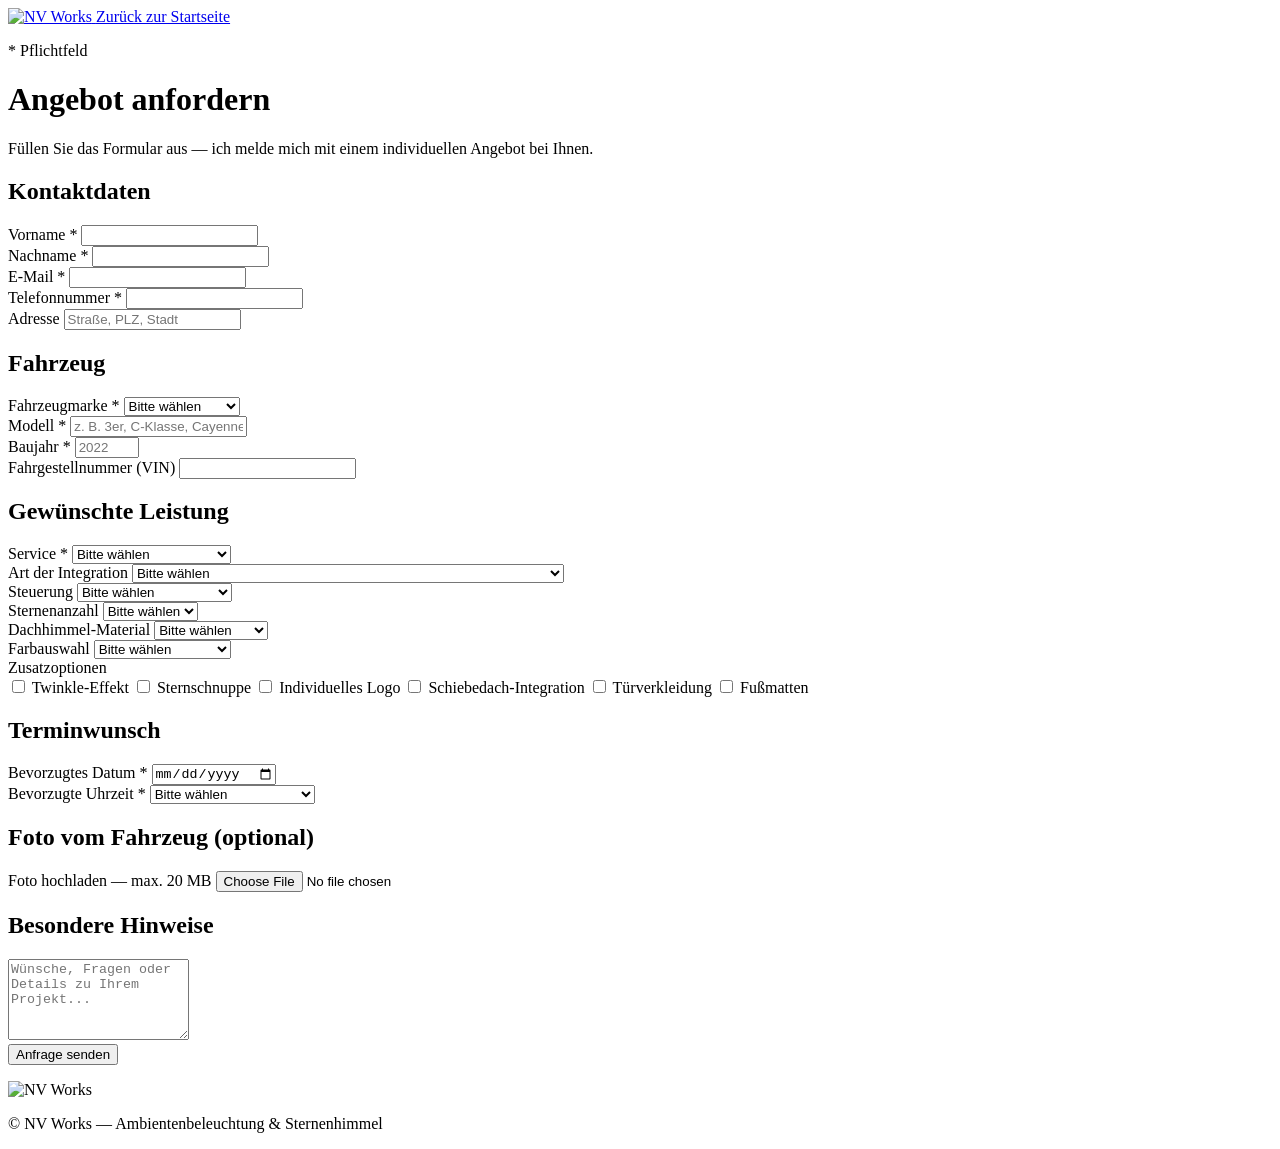
==== quote.html @ 0eeb60a1 "Add files via upload" ====
<!DOCTYPE html>
<html lang="de">
<head>
<meta charset="UTF-8">
<meta name="viewport" content="width=device-width, initial-scale=1.0">
<title>Angebot anfordern — NV Works</title>
<link rel="icon" href="images/nv-works-logo.jpeg">
<link rel="preconnect" href="https://fonts.googleapis.com">
<link rel="preconnect" href="https://fonts.gstatic.com" crossorigin>
<link href="https://fonts.googleapis.com/css2?family=Oswald:wght@400;500;600;700&family=Inter:wght@400;500;600;700&display=swap" rel="stylesheet">
<link rel="stylesheet" href="css/style.css">
</head>
<body>

<nav class="nav">
  <div class="nav-inner">
    <a href="index.html" class="brand">
      <img src="images/nv-works-logo.jpeg" alt="NV Works" class="brand-logo">
    </a>
    <a href="index.html" class="nav-cta ghost">Zurück zur Startseite</a>
  </div>
</nav>

<header class="form-hero">
  <p class="eyebrow">* Pflichtfeld</p>
  <h1>Angebot anfordern</h1>
  <p class="hero-sub">Füllen Sie das Formular aus — ich melde mich mit einem individuellen Angebot bei Ihnen.</p>
</header>

<main class="form-wrap">
  <!--
    HOW SUBMISSIONS REACH YOUR FRIEND:
    This form posts to Formspree (a free form-backend service), which
    emails every submission straight to your friend's inbox — no server
    needed. Replace YOUR_FORM_ID below with the ID Formspree gives you.
    Full setup steps are in README.md.
  -->
  <form id="quote-form" action="https://formspree.io/f/YOUR_FORM_ID" method="POST">

    <section class="form-section">
      <h2>Kontaktdaten</h2>

      <div class="field-row">
        <div class="field">
          <label for="first-name">Vorname *</label>
          <input type="text" id="first-name" name="Vorname" required>
        </div>
        <div class="field">
          <label for="last-name">Nachname *</label>
          <input type="text" id="last-name" name="Nachname" required>
        </div>
      </div>

      <div class="field-row">
        <div class="field">
          <label for="email">E-Mail *</label>
          <input type="email" id="email" name="E-Mail" required>
        </div>
        <div class="field">
          <label for="phone">Telefonnummer *</label>
          <input type="tel" id="phone" name="Telefon" required>
        </div>
      </div>

      <div class="field">
        <label for="address">Adresse</label>
        <input type="text" id="address" name="Adresse" placeholder="Straße, PLZ, Stadt">
      </div>
    </section>

    <section class="form-section">
      <h2>Fahrzeug</h2>

      <div class="field">
        <label for="brand">Fahrzeugmarke *</label>
        <select id="brand" name="Fahrzeugmarke" required>
          <option value="" disabled selected>Bitte wählen</option>
          <option>Acura</option><option>Aston Martin</option><option>Audi</option>
          <option>Bentley</option><option>BMW</option><option>Cadillac</option>
          <option>Chevrolet</option><option>Chrysler</option><option>Dodge</option>
          <option>Ferrari</option><option>Ford</option><option>GMC</option>
          <option>Jaguar</option><option>Jeep</option><option>Lamborghini</option>
          <option>Land Rover</option><option>Lexus</option><option>Maserati</option>
          <option>McLaren</option><option>Mercedes-Benz</option><option>Porsche</option>
          <option>Rolls-Royce</option><option>Tesla</option><option>Andere</option>
        </select>
      </div>

      <div class="field-row">
        <div class="field">
          <label for="model">Modell *</label>
          <input type="text" id="model" name="Modell" placeholder="z. B. 3er, C-Klasse, Cayenne" required>
        </div>
        <div class="field">
          <label for="year">Baujahr *</label>
          <input type="number" id="year" name="Baujahr" min="1970" max="2027" placeholder="2022" required>
        </div>
      </div>

      <div class="field">
        <label for="vin">Fahrgestellnummer (VIN)</label>
        <input type="text" id="vin" name="VIN">
      </div>
    </section>

    <section class="form-section">
      <h2>Gewünschte Leistung</h2>

      <div class="field">
        <label for="service">Service *</label>
        <select id="service" name="Service" required>
          <option value="" disabled selected>Bitte wählen</option>
          <option value="Ambientenbeleuchtung">Ambientenbeleuchtung</option>
          <option value="Sternenhimmel">Sternenhimmel</option>
          <option value="Beides">Beides</option>
        </select>
      </div>

      <!-- Ambient lighting options -->
      <div id="ambient-options" class="conditional-group hidden">
        <div class="field">
          <label for="ambient-type">Art der Integration</label>
          <select id="ambient-type" name="Ambiente – Integration">
            <option value="">Bitte wählen</option>
            <option>Originalgetreue OEM-Integration (BMW / Mercedes-Benz / Audi u. a.)</option>
            <option>Individuelles Nachrüstsystem</option>
            <option>Ich bin unsicher — bitte beraten</option>
          </select>
        </div>
        <div class="field">
          <label for="ambient-control">Steuerung</label>
          <select id="ambient-control" name="Ambiente – Steuerung">
            <option value="">Bitte wählen</option>
            <option>Smartphone-App</option>
            <option>Fahrzeugmenü (OEM)</option>
            <option>Keine Präferenz</option>
          </select>
        </div>
      </div>

      <!-- Star headliner options -->
      <div id="star-options" class="conditional-group hidden">
        <div class="field">
          <label for="star-count">Sternenanzahl</label>
          <select id="star-count" name="Sternenhimmel – Sternenanzahl">
            <option value="">Bitte wählen</option>
            <option>400 Sterne</option><option>600 Sterne</option>
            <option>800 Sterne</option><option>1200 Sterne</option>
            <option>1600 Sterne</option><option>2000 Sterne</option>
          </select>
        </div>
        <div class="field">
          <label for="headliner-material">Dachhimmel-Material</label>
          <select id="headliner-material" name="Sternenhimmel – Material">
            <option value="">Bitte wählen</option>
            <option>Original (Stock)</option><option>Vinyl</option>
            <option>Alcantara</option><option>Ultrasuede</option>
          </select>
        </div>
        <div class="field">
          <label for="star-color">Farbauswahl</label>
          <select id="star-color" name="Sternenhimmel – Farbe">
            <option value="">Bitte wählen</option>
            <option>Nur Weiß</option><option>RGBW (16 Farben)</option>
          </select>
        </div>
        <div class="field">
          <label>Zusatzoptionen</label>
          <div class="checkbox-grid">
            <label class="checkbox"><input type="checkbox" name="Zusatzoptionen" value="Twinkle-Effekt"> Twinkle-Effekt</label>
            <label class="checkbox"><input type="checkbox" name="Zusatzoptionen" value="Sternschnuppe"> Sternschnuppe</label>
            <label class="checkbox"><input type="checkbox" name="Zusatzoptionen" value="Individuelles Logo"> Individuelles Logo</label>
            <label class="checkbox"><input type="checkbox" name="Zusatzoptionen" value="Schiebedach"> Schiebedach-Integration</label>
            <label class="checkbox"><input type="checkbox" name="Zusatzoptionen" value="Türverkleidung"> Türverkleidung</label>
            <label class="checkbox"><input type="checkbox" name="Zusatzoptionen" value="Fußmatten"> Fußmatten</label>
          </div>
        </div>
      </div>
    </section>

    <section class="form-section">
      <h2>Terminwunsch</h2>
      <div class="field-row">
        <div class="field">
          <label for="preferred-date">Bevorzugtes Datum *</label>
          <input type="date" id="preferred-date" name="Bevorzugtes Datum" required>
        </div>
        <div class="field">
          <label for="preferred-time">Bevorzugte Uhrzeit *</label>
          <select id="preferred-time" name="Bevorzugte Uhrzeit" required>
            <option value="" disabled selected>Bitte wählen</option>
            <option>Vormittag (9–12 Uhr)</option>
            <option>Mittag (12–15 Uhr)</option>
            <option>Nachmittag (15–18 Uhr)</option>
            <option>Nach Absprache</option>
          </select>
        </div>
      </div>
    </section>

    <section class="form-section">
      <h2>Foto vom Fahrzeug (optional)</h2>
      <div class="field">
        <label for="photo">Foto hochladen — max. 20 MB</label>
        <input type="file" id="photo" name="Fahrzeugfoto" accept="image/*">
      </div>
    </section>

    <section class="form-section">
      <h2>Besondere Hinweise</h2>
      <div class="field">
        <textarea id="notes" name="Besondere Hinweise" rows="5" placeholder="Wünsche, Fragen oder Details zu Ihrem Projekt..."></textarea>
      </div>
    </section>

    <button type="submit" class="btn-primary btn-submit">Anfrage senden</button>
    <p id="form-status" class="form-status"></p>
  </form>
</main>

<footer class="footer">
  <img src="images/nv-works-logo.jpeg" alt="NV Works" class="footer-logo">
  <p>© <span id="year"></span> NV Works — Ambientenbeleuchtung &amp; Sternenhimmel</p>
</footer>

<script src="js/script.js"></script>
</body>
</html>
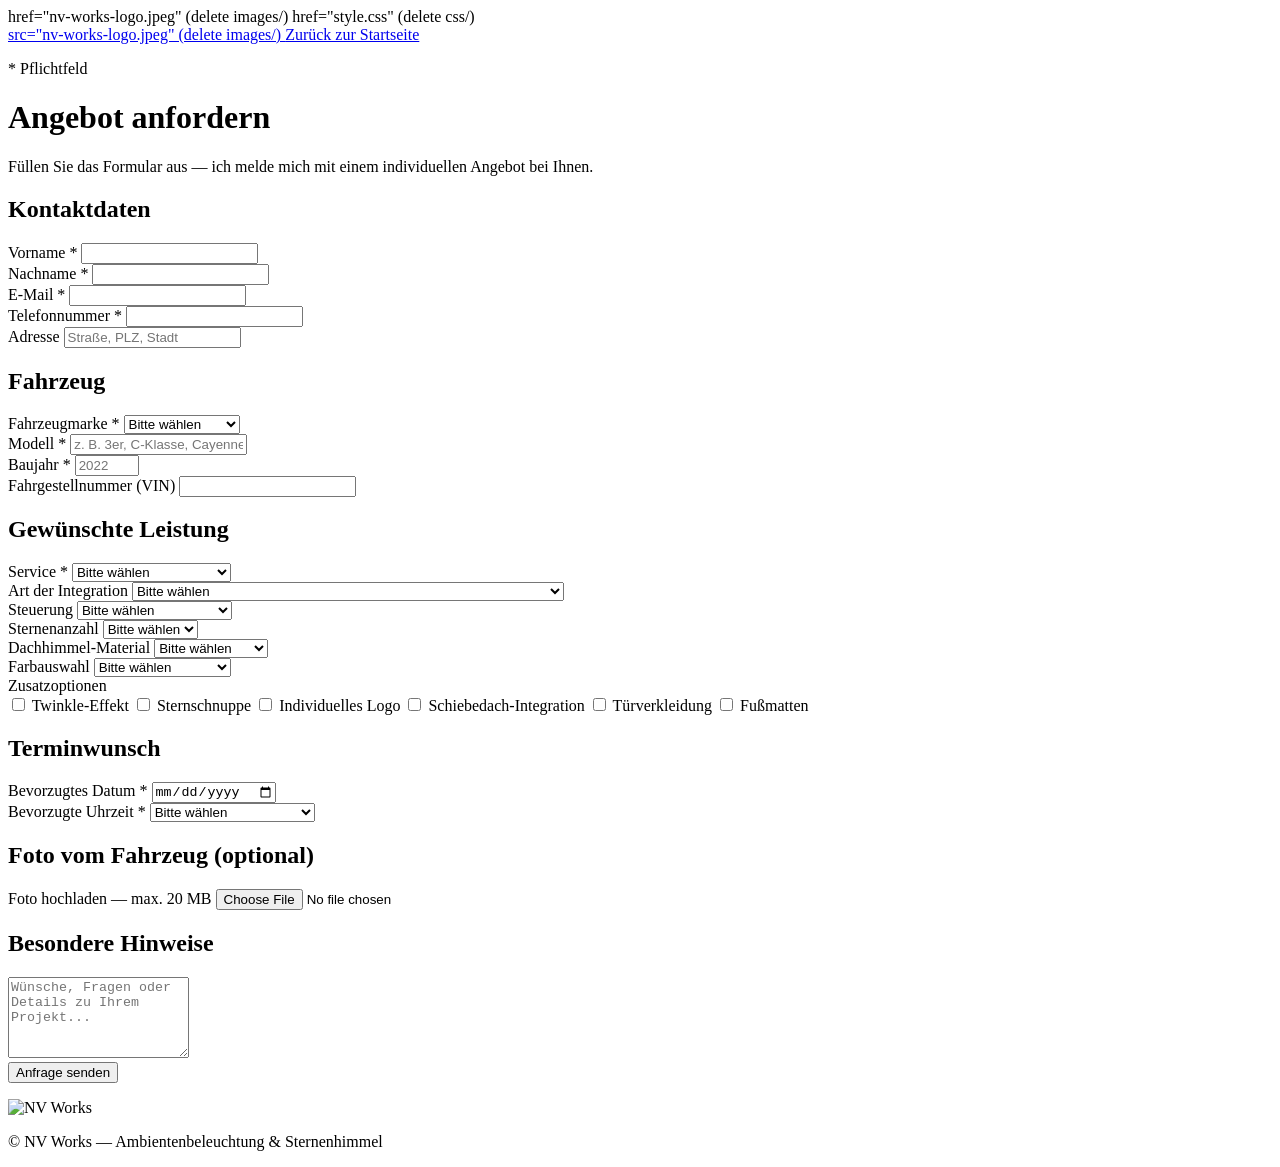
==== commit 4acce9f2: "Refactor file paths in quote.html Updated file paths to remove 'images/' and 'css/' prefixes." ====
--- a/quote.html
+++ b/quote.html
@@ -4,18 +4,18 @@
 <meta charset="UTF-8">
 <meta name="viewport" content="width=device-width, initial-scale=1.0">
 <title>Angebot anfordern — NV Works</title>
-<link rel="icon" href="images/nv-works-logo.jpeg">
+href="nv-works-logo.jpeg" (delete images/)
 <link rel="preconnect" href="https://fonts.googleapis.com">
 <link rel="preconnect" href="https://fonts.gstatic.com" crossorigin>
 <link href="https://fonts.googleapis.com/css2?family=Oswald:wght@400;500;600;700&family=Inter:wght@400;500;600;700&display=swap" rel="stylesheet">
-<link rel="stylesheet" href="css/style.css">
+href="style.css" (delete css/)
 </head>
 <body>
 
 <nav class="nav">
   <div class="nav-inner">
     <a href="index.html" class="brand">
-      <img src="images/nv-works-logo.jpeg" alt="NV Works" class="brand-logo">
+      src="nv-works-logo.jpeg" (delete images/)
     </a>
     <a href="index.html" class="nav-cta ghost">Zurück zur Startseite</a>
   </div>
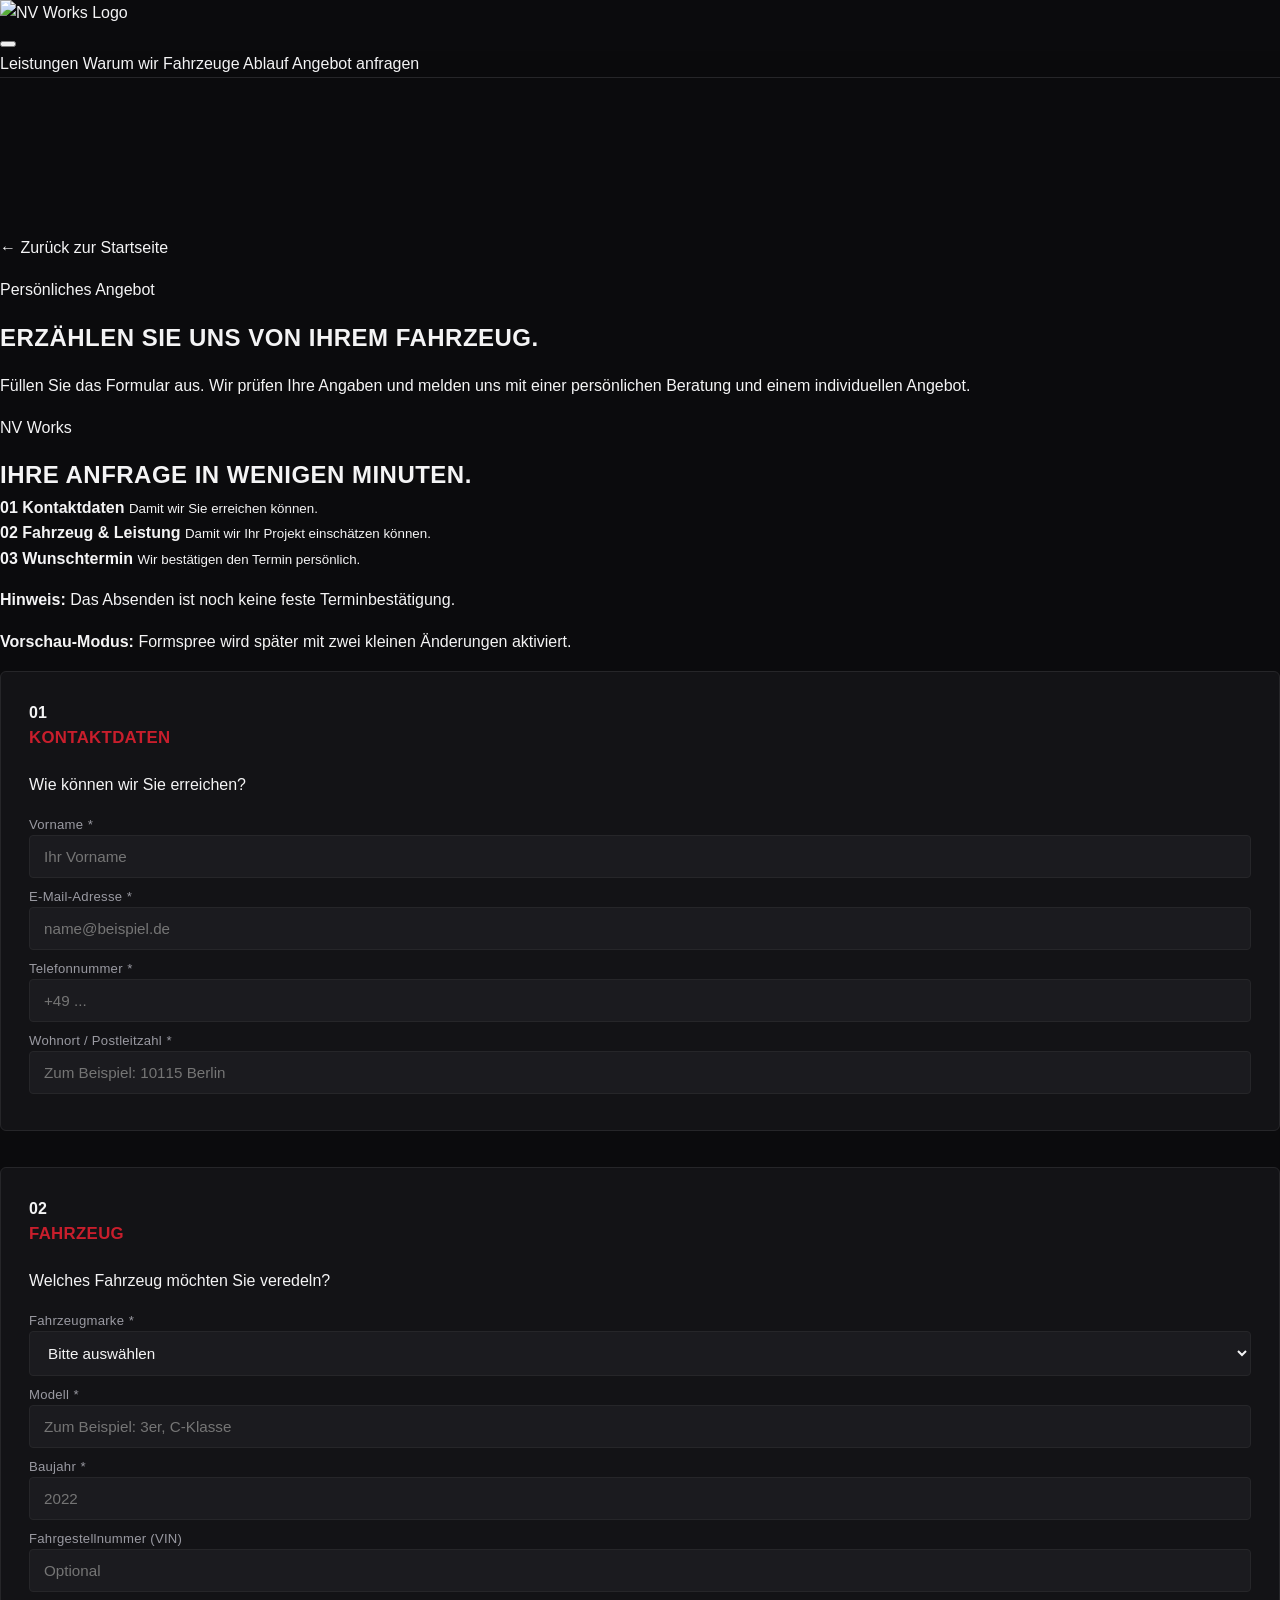
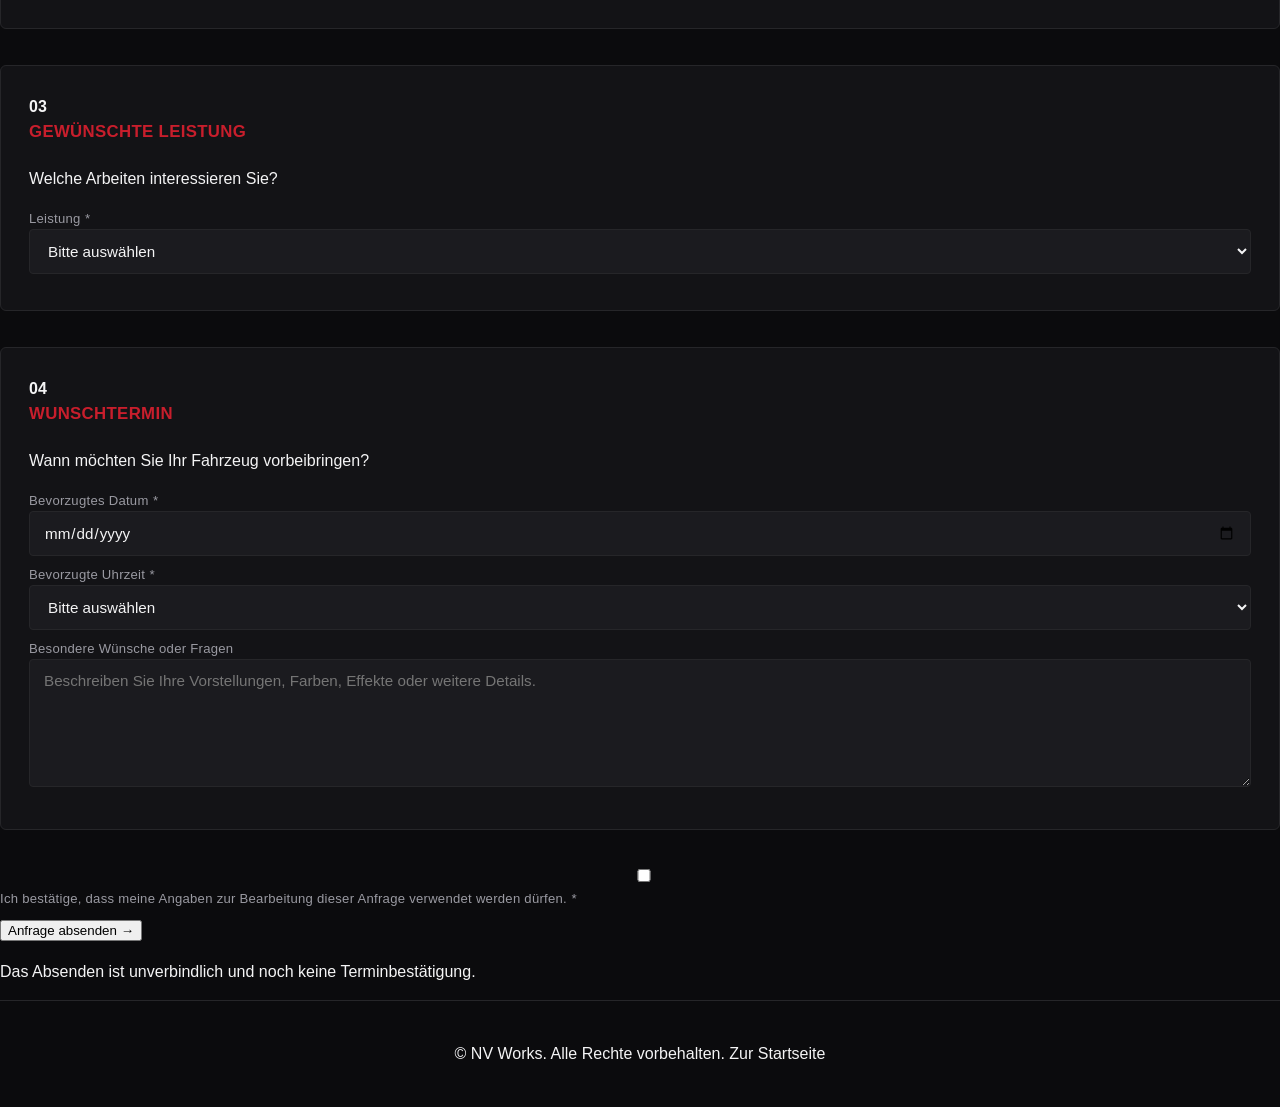
==== commit 856a0d44: "Revise quote.html for improved structure and metadata Updated the quote request form with new metada" ====
--- a/quote.html
+++ b/quote.html
@@ -1,228 +1,568 @@
 <!DOCTYPE html>
 <html lang="de">
 <head>
-<meta charset="UTF-8">
-<meta name="viewport" content="width=device-width, initial-scale=1.0">
-<title>Angebot anfordern — NV Works</title>
-href="nv-works-logo.jpeg" (delete images/)
-<link rel="preconnect" href="https://fonts.googleapis.com">
-<link rel="preconnect" href="https://fonts.gstatic.com" crossorigin>
-<link href="https://fonts.googleapis.com/css2?family=Oswald:wght@400;500;600;700&family=Inter:wght@400;500;600;700&display=swap" rel="stylesheet">
-href="style.css" (delete css/)
+  <meta charset="UTF-8">
+  <meta name="viewport" content="width=device-width, initial-scale=1.0">
+  <meta name="description" content="Individuelles Angebot von NV Works anfragen.">
+  <meta name="theme-color" content="#080808">
+  <title>Angebot anfragen | NV Works</title>
+
+  <link rel="icon" href="nv-works-logo.png" type="image/png">
+  <link rel="stylesheet" href="style.css">
+  <script src="script.js" defer></script>
 </head>
-<body>
-
-<nav class="nav">
-  <div class="nav-inner">
-    <a href="index.html" class="brand">
-      src="nv-works-logo.jpeg" (delete images/)
-    </a>
-    <a href="index.html" class="nav-cta ghost">Zurück zur Startseite</a>
-  </div>
-</nav>
-
-<header class="form-hero">
-  <p class="eyebrow">* Pflichtfeld</p>
-  <h1>Angebot anfordern</h1>
-  <p class="hero-sub">Füllen Sie das Formular aus — ich melde mich mit einem individuellen Angebot bei Ihnen.</p>
-</header>
-
-<main class="form-wrap">
-  <!--
-    HOW SUBMISSIONS REACH YOUR FRIEND:
-    This form posts to Formspree (a free form-backend service), which
-    emails every submission straight to your friend's inbox — no server
-    needed. Replace YOUR_FORM_ID below with the ID Formspree gives you.
-    Full setup steps are in README.md.
-  -->
-  <form id="quote-form" action="https://formspree.io/f/YOUR_FORM_ID" method="POST">
-
-    <section class="form-section">
-      <h2>Kontaktdaten</h2>
-
-      <div class="field-row">
-        <div class="field">
-          <label for="first-name">Vorname *</label>
-          <input type="text" id="first-name" name="Vorname" required>
-        </div>
-        <div class="field">
-          <label for="last-name">Nachname *</label>
-          <input type="text" id="last-name" name="Nachname" required>
-        </div>
-      </div>
-
-      <div class="field-row">
-        <div class="field">
-          <label for="email">E-Mail *</label>
-          <input type="email" id="email" name="E-Mail" required>
-        </div>
-        <div class="field">
-          <label for="phone">Telefonnummer *</label>
-          <input type="tel" id="phone" name="Telefon" required>
-        </div>
-      </div>
-
-      <div class="field">
-        <label for="address">Adresse</label>
-        <input type="text" id="address" name="Adresse" placeholder="Straße, PLZ, Stadt">
+
+<body class="quote-page">
+  <header class="header">
+    <div class="container nav-wrap">
+      <a class="logo" href="index.html">
+        <img src="nv-works-logo.png" alt="NV Works Logo">
+      </a>
+
+      <button class="menu-btn" aria-label="Menü öffnen" aria-expanded="false">
+        <span></span>
+        <span></span>
+        <span></span>
+      </button>
+
+      <nav class="nav">
+        <a href="index.html#services">Leistungen</a>
+        <a href="index.html#benefits">Warum wir</a>
+        <a href="index.html#brands">Fahrzeuge</a>
+        <a href="index.html#process">Ablauf</a>
+        <a class="nav-button" href="quote.html">Angebot anfragen</a>
+      </nav>
+    </div>
+  </header>
+
+  <main>
+    <section class="quote-hero">
+      <canvas class="stars" aria-hidden="true"></canvas>
+
+      <div class="container reveal">
+        <a class="back" href="index.html">
+          ← Zurück zur Startseite
+        </a>
+
+        <p class="kicker">Persönliches Angebot</p>
+
+        <h1>Erzählen Sie uns von Ihrem Fahrzeug.</h1>
+
+        <p>
+          Füllen Sie das Formular aus. Wir prüfen Ihre Angaben und melden uns
+          mit einer persönlichen Beratung und einem individuellen Angebot.
+        </p>
       </div>
     </section>
 
-    <section class="form-section">
-      <h2>Fahrzeug</h2>
-
-      <div class="field">
-        <label for="brand">Fahrzeugmarke *</label>
-        <select id="brand" name="Fahrzeugmarke" required>
-          <option value="" disabled selected>Bitte wählen</option>
-          <option>Acura</option><option>Aston Martin</option><option>Audi</option>
-          <option>Bentley</option><option>BMW</option><option>Cadillac</option>
-          <option>Chevrolet</option><option>Chrysler</option><option>Dodge</option>
-          <option>Ferrari</option><option>Ford</option><option>GMC</option>
-          <option>Jaguar</option><option>Jeep</option><option>Lamborghini</option>
-          <option>Land Rover</option><option>Lexus</option><option>Maserati</option>
-          <option>McLaren</option><option>Mercedes-Benz</option><option>Porsche</option>
-          <option>Rolls-Royce</option><option>Tesla</option><option>Andere</option>
-        </select>
-      </div>
-
-      <div class="field-row">
-        <div class="field">
-          <label for="model">Modell *</label>
-          <input type="text" id="model" name="Modell" placeholder="z. B. 3er, C-Klasse, Cayenne" required>
-        </div>
-        <div class="field">
-          <label for="year">Baujahr *</label>
-          <input type="number" id="year" name="Baujahr" min="1970" max="2027" placeholder="2022" required>
-        </div>
-      </div>
-
-      <div class="field">
-        <label for="vin">Fahrgestellnummer (VIN)</label>
-        <input type="text" id="vin" name="VIN">
-      </div>
-    </section>
-
-    <section class="form-section">
-      <h2>Gewünschte Leistung</h2>
-
-      <div class="field">
-        <label for="service">Service *</label>
-        <select id="service" name="Service" required>
-          <option value="" disabled selected>Bitte wählen</option>
-          <option value="Ambientenbeleuchtung">Ambientenbeleuchtung</option>
-          <option value="Sternenhimmel">Sternenhimmel</option>
-          <option value="Beides">Beides</option>
-        </select>
-      </div>
-
-      <!-- Ambient lighting options -->
-      <div id="ambient-options" class="conditional-group hidden">
-        <div class="field">
-          <label for="ambient-type">Art der Integration</label>
-          <select id="ambient-type" name="Ambiente – Integration">
-            <option value="">Bitte wählen</option>
-            <option>Originalgetreue OEM-Integration (BMW / Mercedes-Benz / Audi u. a.)</option>
-            <option>Individuelles Nachrüstsystem</option>
-            <option>Ich bin unsicher — bitte beraten</option>
-          </select>
-        </div>
-        <div class="field">
-          <label for="ambient-control">Steuerung</label>
-          <select id="ambient-control" name="Ambiente – Steuerung">
-            <option value="">Bitte wählen</option>
-            <option>Smartphone-App</option>
-            <option>Fahrzeugmenü (OEM)</option>
-            <option>Keine Präferenz</option>
-          </select>
-        </div>
-      </div>
-
-      <!-- Star headliner options -->
-      <div id="star-options" class="conditional-group hidden">
-        <div class="field">
-          <label for="star-count">Sternenanzahl</label>
-          <select id="star-count" name="Sternenhimmel – Sternenanzahl">
-            <option value="">Bitte wählen</option>
-            <option>400 Sterne</option><option>600 Sterne</option>
-            <option>800 Sterne</option><option>1200 Sterne</option>
-            <option>1600 Sterne</option><option>2000 Sterne</option>
-          </select>
-        </div>
-        <div class="field">
-          <label for="headliner-material">Dachhimmel-Material</label>
-          <select id="headliner-material" name="Sternenhimmel – Material">
-            <option value="">Bitte wählen</option>
-            <option>Original (Stock)</option><option>Vinyl</option>
-            <option>Alcantara</option><option>Ultrasuede</option>
-          </select>
-        </div>
-        <div class="field">
-          <label for="star-color">Farbauswahl</label>
-          <select id="star-color" name="Sternenhimmel – Farbe">
-            <option value="">Bitte wählen</option>
-            <option>Nur Weiß</option><option>RGBW (16 Farben)</option>
-          </select>
-        </div>
-        <div class="field">
-          <label>Zusatzoptionen</label>
-          <div class="checkbox-grid">
-            <label class="checkbox"><input type="checkbox" name="Zusatzoptionen" value="Twinkle-Effekt"> Twinkle-Effekt</label>
-            <label class="checkbox"><input type="checkbox" name="Zusatzoptionen" value="Sternschnuppe"> Sternschnuppe</label>
-            <label class="checkbox"><input type="checkbox" name="Zusatzoptionen" value="Individuelles Logo"> Individuelles Logo</label>
-            <label class="checkbox"><input type="checkbox" name="Zusatzoptionen" value="Schiebedach"> Schiebedach-Integration</label>
-            <label class="checkbox"><input type="checkbox" name="Zusatzoptionen" value="Türverkleidung"> Türverkleidung</label>
-            <label class="checkbox"><input type="checkbox" name="Zusatzoptionen" value="Fußmatten"> Fußmatten</label>
+    <section class="form-area">
+      <div class="container form-layout">
+        <aside class="form-aside reveal">
+          <p class="kicker">NV Works</p>
+
+          <h2>Ihre Anfrage in wenigen Minuten.</h2>
+
+          <div>
+            <b>01</b>
+
+            <span>
+              <strong>Kontaktdaten</strong>
+              <small>Damit wir Sie erreichen können.</small>
+            </span>
           </div>
+
+          <div>
+            <b>02</b>
+
+            <span>
+              <strong>Fahrzeug & Leistung</strong>
+              <small>Damit wir Ihr Projekt einschätzen können.</small>
+            </span>
+          </div>
+
+          <div>
+            <b>03</b>
+
+            <span>
+              <strong>Wunschtermin</strong>
+              <small>Wir bestätigen den Termin persönlich.</small>
+            </span>
+          </div>
+
+          <p class="aside-note">
+            <strong>Hinweis:</strong>
+            Das Absenden ist noch keine feste Terminbestätigung.
+          </p>
+        </aside>
+
+        <div class="form-box reveal">
+          <p class="preview">
+            <b>Vorschau-Modus:</b>
+            Formspree wird später mit zwei kleinen Änderungen aktiviert.
+          </p>
+
+          <!--
+            FORMSPREE SPÄTER AKTIVIEREN:
+
+            action="#" ersetzen durch:
+            action="https://formspree.io/f/DEINE_FORM_ID"
+
+            data-mode="preview" ersetzen durch:
+            data-mode="live"
+          -->
+
+          <form
+            id="quoteForm"
+            action="#"
+            method="POST"
+            data-mode="preview"
+          >
+            <input
+              type="hidden"
+              name="_subject"
+              value="Neue NV Works Kundenanfrage"
+            >
+
+            <section class="form-section">
+              <div class="form-title">
+                <b>01</b>
+
+                <span>
+                  <h2>Kontaktdaten</h2>
+                  <p>Wie können wir Sie erreichen?</p>
+                </span>
+              </div>
+
+              <div class="fields">
+                <label class="full">
+                  Vorname <em>*</em>
+
+                  <input
+                    name="Vorname"
+                    type="text"
+                    autocomplete="given-name"
+                    placeholder="Ihr Vorname"
+                    required
+                  >
+                </label>
+
+                <label>
+                  E-Mail-Adresse <em>*</em>
+
+                  <input
+                    name="E-Mail"
+                    type="email"
+                    autocomplete="email"
+                    placeholder="name@beispiel.de"
+                    required
+                  >
+                </label>
+
+                <label>
+                  Telefonnummer <em>*</em>
+
+                  <input
+                    name="Telefon"
+                    type="tel"
+                    autocomplete="tel"
+                    placeholder="+49 ..."
+                    required
+                  >
+                </label>
+
+                <label class="full">
+                  Wohnort / Postleitzahl <em>*</em>
+
+                  <input
+                    name="Wohnort / Postleitzahl"
+                    type="text"
+                    placeholder="Zum Beispiel: 10115 Berlin"
+                    required
+                  >
+                </label>
+              </div>
+            </section>
+
+            <section class="form-section">
+              <div class="form-title">
+                <b>02</b>
+
+                <span>
+                  <h2>Fahrzeug</h2>
+                  <p>Welches Fahrzeug möchten Sie veredeln?</p>
+                </span>
+              </div>
+
+              <div class="fields">
+                <label>
+                  Fahrzeugmarke <em>*</em>
+
+                  <select name="Fahrzeugmarke" required>
+                    <option value="">Bitte auswählen</option>
+                    <option>Acura</option>
+                    <option>Aston Martin</option>
+                    <option>Audi</option>
+                    <option>Bentley</option>
+                    <option>BMW</option>
+                    <option>Cadillac</option>
+                    <option>Chevrolet</option>
+                    <option>Chrysler</option>
+                    <option>Dodge</option>
+                    <option>Ferrari</option>
+                    <option>Ford</option>
+                    <option>GMC</option>
+                    <option>Jaguar</option>
+                    <option>Jeep</option>
+                    <option>Lamborghini</option>
+                    <option>Land Rover</option>
+                    <option>Lexus</option>
+                    <option>Maserati</option>
+                    <option>McLaren</option>
+                    <option>Mercedes-Benz</option>
+                    <option>Porsche</option>
+                    <option>Rolls-Royce</option>
+                    <option>Tesla</option>
+                    <option>Andere</option>
+                  </select>
+                </label>
+
+                <label>
+                  Modell <em>*</em>
+
+                  <input
+                    name="Modell"
+                    type="text"
+                    placeholder="Zum Beispiel: 3er, C-Klasse"
+                    required
+                  >
+                </label>
+
+                <label>
+                  Baujahr <em>*</em>
+
+                  <input
+                    name="Baujahr"
+                    type="number"
+                    min="1980"
+                    max="2030"
+                    placeholder="2022"
+                    required
+                  >
+                </label>
+
+                <label>
+                  Fahrgestellnummer (VIN)
+
+                  <input
+                    name="VIN"
+                    type="text"
+                    maxlength="17"
+                    placeholder="Optional"
+                  >
+                </label>
+              </div>
+            </section>
+
+            <section class="form-section">
+              <div class="form-title">
+                <b>03</b>
+
+                <span>
+                  <h2>Gewünschte Leistung</h2>
+                  <p>Welche Arbeiten interessieren Sie?</p>
+                </span>
+              </div>
+
+              <div class="fields">
+                <label class="full">
+                  Leistung <em>*</em>
+
+                  <select id="service" name="Leistung" required>
+                    <option value="">Bitte auswählen</option>
+                    <option value="ambient">Ambientebeleuchtung</option>
+                    <option value="starlight">Sternenhimmel</option>
+
+                    <option value="both">
+                      Ambientebeleuchtung & Sternenhimmel
+                    </option>
+
+                    <option value="consultation">
+                      Persönliche Beratung
+                    </option>
+                  </select>
+                </label>
+              </div>
+
+              <div class="options-panel" data-panel="ambient" hidden>
+                <h3>Ambientebeleuchtung</h3>
+
+                <div class="fields">
+                  <label>
+                    Steuerung
+
+                    <select name="Ambientebeleuchtung – Steuerung">
+                      <option value="">Bitte auswählen</option>
+                      <option>Smartphone / App</option>
+                      <option>Fahrzeugmenü / OEM-Integration</option>
+                      <option>Fernbedienung</option>
+                      <option>Beratung gewünscht</option>
+                    </select>
+                  </label>
+
+                  <label>
+                    Farbwunsch
+
+                    <select name="Ambientebeleuchtung – Farbe">
+                      <option value="">Bitte auswählen</option>
+                      <option>Mehrfarbig / RGB</option>
+                      <option>Einzelfarbe</option>
+                      <option>OEM-Farbpalette</option>
+                      <option>Noch offen</option>
+                    </select>
+                  </label>
+                </div>
+
+                <fieldset>
+                  <legend>Gewünschte Bereiche</legend>
+
+                  <div class="checks">
+                    <label>
+                      <input
+                        type="checkbox"
+                        name="Ambientebereiche"
+                        value="Armaturenbrett"
+                      >
+                      Armaturenbrett
+                    </label>
+
+                    <label>
+                      <input
+                        type="checkbox"
+                        name="Ambientebereiche"
+                        value="Türen"
+                      >
+                      Türen
+                    </label>
+
+                    <label>
+                      <input
+                        type="checkbox"
+                        name="Ambientebereiche"
+                        value="Fußraum"
+                      >
+                      Fußraum
+                    </label>
+
+                    <label>
+                      <input
+                        type="checkbox"
+                        name="Ambientebereiche"
+                        value="Mittelkonsole"
+                      >
+                      Mittelkonsole
+                    </label>
+                  </div>
+                </fieldset>
+              </div>
+
+              <div class="options-panel" data-panel="starlight" hidden>
+                <h3>Sternenhimmel</h3>
+
+                <div class="fields">
+                  <label>
+                    Anzahl der Sterne
+
+                    <select name="Sternenhimmel – Sternenanzahl">
+                      <option value="">Bitte auswählen</option>
+                      <option>400 Sterne</option>
+                      <option>600 Sterne</option>
+                      <option>800 Sterne</option>
+                      <option>1.200 Sterne</option>
+                      <option>1.600 Sterne</option>
+                      <option>2.000 Sterne</option>
+                      <option>Beratung gewünscht</option>
+                    </select>
+                  </label>
+
+                  <label>
+                    Dachhimmel-Material
+
+                    <select name="Sternenhimmel – Material">
+                      <option value="">Bitte auswählen</option>
+                      <option>Originalmaterial</option>
+                      <option>Vinyl</option>
+                      <option>Alcantara</option>
+                      <option>Ultrasuede</option>
+                      <option>Beratung gewünscht</option>
+                    </select>
+                  </label>
+
+                  <label>
+                    Farbe
+
+                    <select name="Sternenhimmel – Farbe">
+                      <option value="">Bitte auswählen</option>
+                      <option>Nur Weiß</option>
+                      <option>RGBW / Mehrfarbig</option>
+                    </select>
+                  </label>
+
+                  <label>
+                    Schiebedach / Panoramadach
+
+                    <select name="Schiebedach">
+                      <option value="">Bitte auswählen</option>
+                      <option>Ja</option>
+                      <option>Nein</option>
+                    </select>
+                  </label>
+                </div>
+
+                <fieldset>
+                  <legend>Zusätzliche Optionen</legend>
+
+                  <div class="checks">
+                    <label>
+                      <input
+                        type="checkbox"
+                        name="Sternenhimmel – Optionen"
+                        value="Twinkle-Effekt"
+                      >
+                      Twinkle-Effekt
+                    </label>
+
+                    <label>
+                      <input
+                        type="checkbox"
+                        name="Sternenhimmel – Optionen"
+                        value="Shooting Star"
+                      >
+                      Shooting Star
+                    </label>
+
+                    <label>
+                      <input
+                        type="checkbox"
+                        name="Sternenhimmel – Optionen"
+                        value="Wunschlogo"
+                      >
+                      Wunschlogo
+                    </label>
+
+                    <label>
+                      <input
+                        type="checkbox"
+                        name="Sternenhimmel – Optionen"
+                        value="Türverkleidung"
+                      >
+                      Türverkleidung
+                    </label>
+                  </div>
+                </fieldset>
+              </div>
+            </section>
+
+            <section class="form-section">
+              <div class="form-title">
+                <b>04</b>
+
+                <span>
+                  <h2>Wunschtermin</h2>
+                  <p>Wann möchten Sie Ihr Fahrzeug vorbeibringen?</p>
+                </span>
+              </div>
+
+              <div class="fields">
+                <label>
+                  Bevorzugtes Datum <em>*</em>
+
+                  <input
+                    id="date"
+                    name="Wunschdatum"
+                    type="date"
+                    required
+                  >
+                </label>
+
+                <label>
+                  Bevorzugte Uhrzeit <em>*</em>
+
+                  <select name="Wunschzeit" required>
+                    <option value="">Bitte auswählen</option>
+                    <option>08:00 – 10:00 Uhr</option>
+                    <option>10:00 – 12:00 Uhr</option>
+                    <option>12:00 – 14:00 Uhr</option>
+                    <option>14:00 – 16:00 Uhr</option>
+                    <option>16:00 – 18:00 Uhr</option>
+                    <option>Flexibel</option>
+                  </select>
+                </label>
+
+                <label class="full">
+                  Besondere Wünsche oder Fragen
+
+                  <textarea
+                    name="Nachricht"
+                    rows="6"
+                    placeholder="Beschreiben Sie Ihre Vorstellungen, Farben, Effekte oder weitere Details."
+                  ></textarea>
+                </label>
+              </div>
+            </section>
+
+            <div class="submit-area">
+              <label class="consent">
+                <input type="checkbox" required>
+
+                <span>
+                  Ich bestätige, dass meine Angaben zur Bearbeitung dieser
+                  Anfrage verwendet werden dürfen. <em>*</em>
+                </span>
+              </label>
+
+              <button class="btn primary" type="submit">
+                Anfrage absenden →
+              </button>
+
+              <p>
+                Das Absenden ist unverbindlich und noch keine
+                Terminbestätigung.
+              </p>
+            </div>
+
+            <div class="success" hidden>
+              <b>✓</b>
+
+              <h2>Die Vorschau funktioniert.</h2>
+
+              <p>
+                Das Formular ist noch nicht mit Formspree verbunden. Nach dem
+                Einsetzen der Formspree-ID werden echte Anfragen an die
+                Arbeits-E-Mail gesendet.
+              </p>
+
+              <button
+                class="btn secondary"
+                type="button"
+                data-reset
+              >
+                Formular weiter testen
+              </button>
+            </div>
+          </form>
         </div>
       </div>
     </section>
-
-    <section class="form-section">
-      <h2>Terminwunsch</h2>
-      <div class="field-row">
-        <div class="field">
-          <label for="preferred-date">Bevorzugtes Datum *</label>
-          <input type="date" id="preferred-date" name="Bevorzugtes Datum" required>
-        </div>
-        <div class="field">
-          <label for="preferred-time">Bevorzugte Uhrzeit *</label>
-          <select id="preferred-time" name="Bevorzugte Uhrzeit" required>
-            <option value="" disabled selected>Bitte wählen</option>
-            <option>Vormittag (9–12 Uhr)</option>
-            <option>Mittag (12–15 Uhr)</option>
-            <option>Nachmittag (15–18 Uhr)</option>
-            <option>Nach Absprache</option>
-          </select>
-        </div>
-      </div>
-    </section>
-
-    <section class="form-section">
-      <h2>Foto vom Fahrzeug (optional)</h2>
-      <div class="field">
-        <label for="photo">Foto hochladen — max. 20 MB</label>
-        <input type="file" id="photo" name="Fahrzeugfoto" accept="image/*">
-      </div>
-    </section>
-
-    <section class="form-section">
-      <h2>Besondere Hinweise</h2>
-      <div class="field">
-        <textarea id="notes" name="Besondere Hinweise" rows="5" placeholder="Wünsche, Fragen oder Details zu Ihrem Projekt..."></textarea>
-      </div>
-    </section>
-
-    <button type="submit" class="btn-primary btn-submit">Anfrage senden</button>
-    <p id="form-status" class="form-status"></p>
-  </form>
-</main>
-
-<footer class="footer">
-  <img src="images/nv-works-logo.jpeg" alt="NV Works" class="footer-logo">
-  <p>© <span id="year"></span> NV Works — Ambientenbeleuchtung &amp; Sternenhimmel</p>
-</footer>
-
-<script src="js/script.js"></script>
+  </main>
+
+  <footer class="footer simple-footer">
+    <div class="container footer-bottom">
+      <span>
+        © <span data-year></span> NV Works. Alle Rechte vorbehalten.
+      </span>
+
+      <a href="index.html">Zur Startseite</a>
+    </div>
+  </footer>
 </body>
 </html>
--- a/style.css
+++ b/style.css
@@ -0,0 +1,385 @@
+/* ==========================================================
+   NV Works — Ambientenbeleuchtung & Sternenhimmel
+   Design tokens
+   Color:  --ink #0B0B0D (background), --ink-2 #131316 (panels),
+           --red #C81E2C (primary accent), --red-deep #7A0F1A (gradient),
+           --white #F4F4F5 (text), --grey #9A9AA2 (muted text)
+   Type:   Oswald (display, condensed industrial — echoes the logo's
+           angular NV/WORKS lettering), Inter (body, clean and legible)
+   Signature: canvas starfield behind the hero, referencing the
+           "Sternenhimmel" (star headliner) product directly
+   ========================================================== */
+
+:root {
+  --ink: #0b0b0d;
+  --ink-2: #131316;
+  --ink-3: #1b1b1f;
+  --red: #c81e2c;
+  --red-deep: #7a0f1a;
+  --white: #f4f4f5;
+  --grey: #9a9aa2;
+  --line: #262629;
+  --radius: 4px;
+}
+
+* { box-sizing: border-box; }
+
+html { scroll-behavior: smooth; }
+
+body {
+  margin: 0;
+  background: var(--ink);
+  color: var(--white);
+  font-family: 'Inter', -apple-system, sans-serif;
+  line-height: 1.6;
+  -webkit-font-smoothing: antialiased;
+}
+
+h1, h2 {
+  font-family: 'Oswald', 'Inter', sans-serif;
+  text-transform: uppercase;
+  letter-spacing: 0.02em;
+  margin: 0;
+}
+
+a { color: inherit; text-decoration: none; }
+
+img { max-width: 100%; display: block; }
+
+/* ---------- Nav ---------- */
+
+.nav {
+  position: sticky;
+  top: 0;
+  z-index: 50;
+  background: rgba(11, 11, 13, 0.9);
+  backdrop-filter: blur(8px);
+  border-bottom: 1px solid var(--line);
+}
+
+.nav-inner {
+  max-width: 1100px;
+  margin: 0 auto;
+  padding: 14px 24px;
+  display: flex;
+  align-items: center;
+  justify-content: space-between;
+}
+
+.brand-logo {
+  height: 42px;
+  width: auto;
+}
+
+.nav-cta {
+  border: 1px solid var(--red);
+  color: var(--white);
+  background: var(--red);
+  padding: 10px 20px;
+  border-radius: var(--radius);
+  font-family: 'Oswald', sans-serif;
+  font-size: 0.85rem;
+  letter-spacing: 0.06em;
+  text-transform: uppercase;
+  transition: background 0.2s ease, color 0.2s ease;
+}
+
+.nav-cta:hover { background: transparent; color: var(--red); }
+
+.nav-cta.ghost {
+  background: transparent;
+  color: var(--white);
+  border-color: var(--line);
+}
+.nav-cta.ghost:hover { border-color: var(--red); color: var(--red); }
+
+/* ---------- Hero ---------- */
+
+.hero {
+  position: relative;
+  min-height: 88vh;
+  display: flex;
+  align-items: center;
+  overflow: hidden;
+  border-bottom: 1px solid var(--line);
+}
+
+#starfield {
+  position: absolute;
+  inset: 0;
+  width: 100%;
+  height: 100%;
+  background: radial-gradient(ellipse at 30% 20%, #17070a 0%, var(--ink) 60%);
+}
+
+.hero-content {
+  position: relative;
+  z-index: 2;
+  max-width: 1100px;
+  margin: 0 auto;
+  padding: 0 24px;
+  width: 100%;
+}
+
+.eyebrow {
+  font-family: 'Oswald', sans-serif;
+  text-transform: uppercase;
+  letter-spacing: 0.18em;
+  font-size: 0.78rem;
+  color: var(--red);
+  margin: 0 0 18px;
+}
+
+.eyebrow.center { text-align: center; }
+
+.hero h1 {
+  font-size: clamp(2.4rem, 6vw, 4.4rem);
+  line-height: 1.05;
+  margin-bottom: 22px;
+}
+
+.hero-sub {
+  max-width: 560px;
+  color: var(--grey);
+  font-size: 1.05rem;
+  margin-bottom: 34px;
+}
+
+.btn-primary {
+  display: inline-block;
+  background: linear-gradient(180deg, var(--red) 0%, var(--red-deep) 100%);
+  color: var(--white);
+  padding: 16px 32px;
+  border: none;
+  border-radius: var(--radius);
+  font-family: 'Oswald', sans-serif;
+  text-transform: uppercase;
+  letter-spacing: 0.08em;
+  font-size: 0.92rem;
+  cursor: pointer;
+  transition: transform 0.15s ease, box-shadow 0.15s ease;
+}
+
+.btn-primary:hover {
+  transform: translateY(-2px);
+  box-shadow: 0 10px 24px rgba(200, 30, 44, 0.35);
+}
+
+/* ---------- Intro ---------- */
+
+.intro { padding: 90px 24px; border-bottom: 1px solid var(--line); }
+
+.intro-grid {
+  max-width: 1100px;
+  margin: 0 auto;
+  display: grid;
+  grid-template-columns: 1fr 1fr;
+  gap: 48px;
+}
+
+.intro-card h2 {
+  font-size: 1.5rem;
+  color: var(--white);
+  margin-bottom: 16px;
+  border-left: 3px solid var(--red);
+  padding-left: 14px;
+}
+
+.intro-card p { color: var(--grey); margin: 0 0 14px; }
+
+/* ---------- Services ---------- */
+
+.services { padding: 80px 24px; border-bottom: 1px solid var(--line); }
+
+.service-list {
+  max-width: 720px;
+  margin: 30px auto 0;
+  padding: 0;
+  list-style: none;
+}
+
+.service-list li {
+  padding: 18px 0;
+  border-bottom: 1px solid var(--line);
+  color: var(--white);
+  font-size: 1.05rem;
+  position: relative;
+  padding-left: 28px;
+}
+
+.service-list li::before {
+  content: "—";
+  color: var(--red);
+  position: absolute;
+  left: 0;
+}
+
+/* ---------- Brands ---------- */
+
+.brands { padding: 80px 24px; border-bottom: 1px solid var(--line); }
+
+.brand-grid {
+  max-width: 900px;
+  margin: 30px auto 0;
+  display: grid;
+  grid-template-columns: repeat(4, 1fr);
+  gap: 1px;
+  background: var(--line);
+  border: 1px solid var(--line);
+}
+
+.brand-grid span {
+  background: var(--ink);
+  padding: 18px 10px;
+  text-align: center;
+  font-size: 0.85rem;
+  color: var(--grey);
+  letter-spacing: 0.02em;
+}
+
+/* ---------- CTA ---------- */
+
+.cta {
+  padding: 100px 24px;
+  text-align: center;
+  background: linear-gradient(180deg, var(--ink) 0%, #150708 100%);
+}
+
+.cta h2 { font-size: clamp(1.8rem, 4vw, 2.6rem); margin-bottom: 16px; }
+.cta p { color: var(--grey); margin: 0 0 32px; }
+
+/* ---------- Footer ---------- */
+
+.footer {
+  padding: 40px 24px;
+  text-align: center;
+  border-top: 1px solid var(--line);
+}
+
+.footer-logo { height: 36px; margin: 0 auto 14px; opacity: 0.85; }
+.footer p { color: var(--grey); font-size: 0.85rem; margin: 0; }
+
+/* ---------- Form page ---------- */
+
+.form-hero {
+  max-width: 700px;
+  margin: 0 auto;
+  padding: 70px 24px 20px;
+  text-align: center;
+}
+
+.form-hero h1 { font-size: clamp(2rem, 5vw, 2.8rem); margin: 10px 0 16px; }
+.form-hero .hero-sub { margin: 0 auto; text-align: center; }
+
+.form-wrap {
+  max-width: 700px;
+  margin: 0 auto;
+  padding: 20px 24px 100px;
+}
+
+form { display: flex; flex-direction: column; gap: 36px; }
+
+.form-section {
+  background: var(--ink-2);
+  border: 1px solid var(--line);
+  border-radius: 6px;
+  padding: 28px;
+}
+
+.form-section h2 {
+  font-size: 1.05rem;
+  color: var(--red);
+  margin-bottom: 20px;
+}
+
+.field-row {
+  display: grid;
+  grid-template-columns: 1fr 1fr;
+  gap: 16px;
+}
+
+.field { margin-bottom: 16px; }
+.field:last-child { margin-bottom: 0; }
+
+label {
+  display: block;
+  font-size: 0.82rem;
+  color: var(--grey);
+  margin-bottom: 8px;
+  letter-spacing: 0.02em;
+}
+
+input, select, textarea {
+  width: 100%;
+  background: var(--ink-3);
+  border: 1px solid var(--line);
+  color: var(--white);
+  padding: 12px 14px;
+  border-radius: var(--radius);
+  font-family: 'Inter', sans-serif;
+  font-size: 0.95rem;
+}
+
+input:focus, select:focus, textarea:focus {
+  outline: 2px solid var(--red);
+  outline-offset: 1px;
+  border-color: var(--red);
+}
+
+textarea { resize: vertical; }
+
+.conditional-group {
+  margin-top: 20px;
+  padding-top: 20px;
+  border-top: 1px dashed var(--line);
+}
+
+.conditional-group.hidden { display: none; }
+
+.checkbox-grid {
+  display: grid;
+  grid-template-columns: 1fr 1fr;
+  gap: 10px;
+}
+
+.checkbox {
+  display: flex;
+  align-items: center;
+  gap: 8px;
+  color: var(--white);
+  font-size: 0.9rem;
+}
+
+.checkbox input { width: auto; }
+
+.btn-submit {
+  width: 100%;
+  padding: 18px;
+  font-size: 1rem;
+}
+
+.form-status {
+  text-align: center;
+  min-height: 20px;
+  font-size: 0.9rem;
+  color: var(--grey);
+}
+
+.form-status.success { color: #4caf50; }
+.form-status.error { color: var(--red); }
+
+/* ---------- Responsive ---------- */
+
+@media (max-width: 720px) {
+  .intro-grid { grid-template-columns: 1fr; gap: 40px; }
+  .brand-grid { grid-template-columns: repeat(2, 1fr); }
+  .field-row { grid-template-columns: 1fr; gap: 0; }
+  .checkbox-grid { grid-template-columns: 1fr; }
+}
+
+/* ---------- Reduced motion ---------- */
+
+@media (prefers-reduced-motion: reduce) {
+  html { scroll-behavior: auto; }
+  .btn-primary:hover { transform: none; }
+}
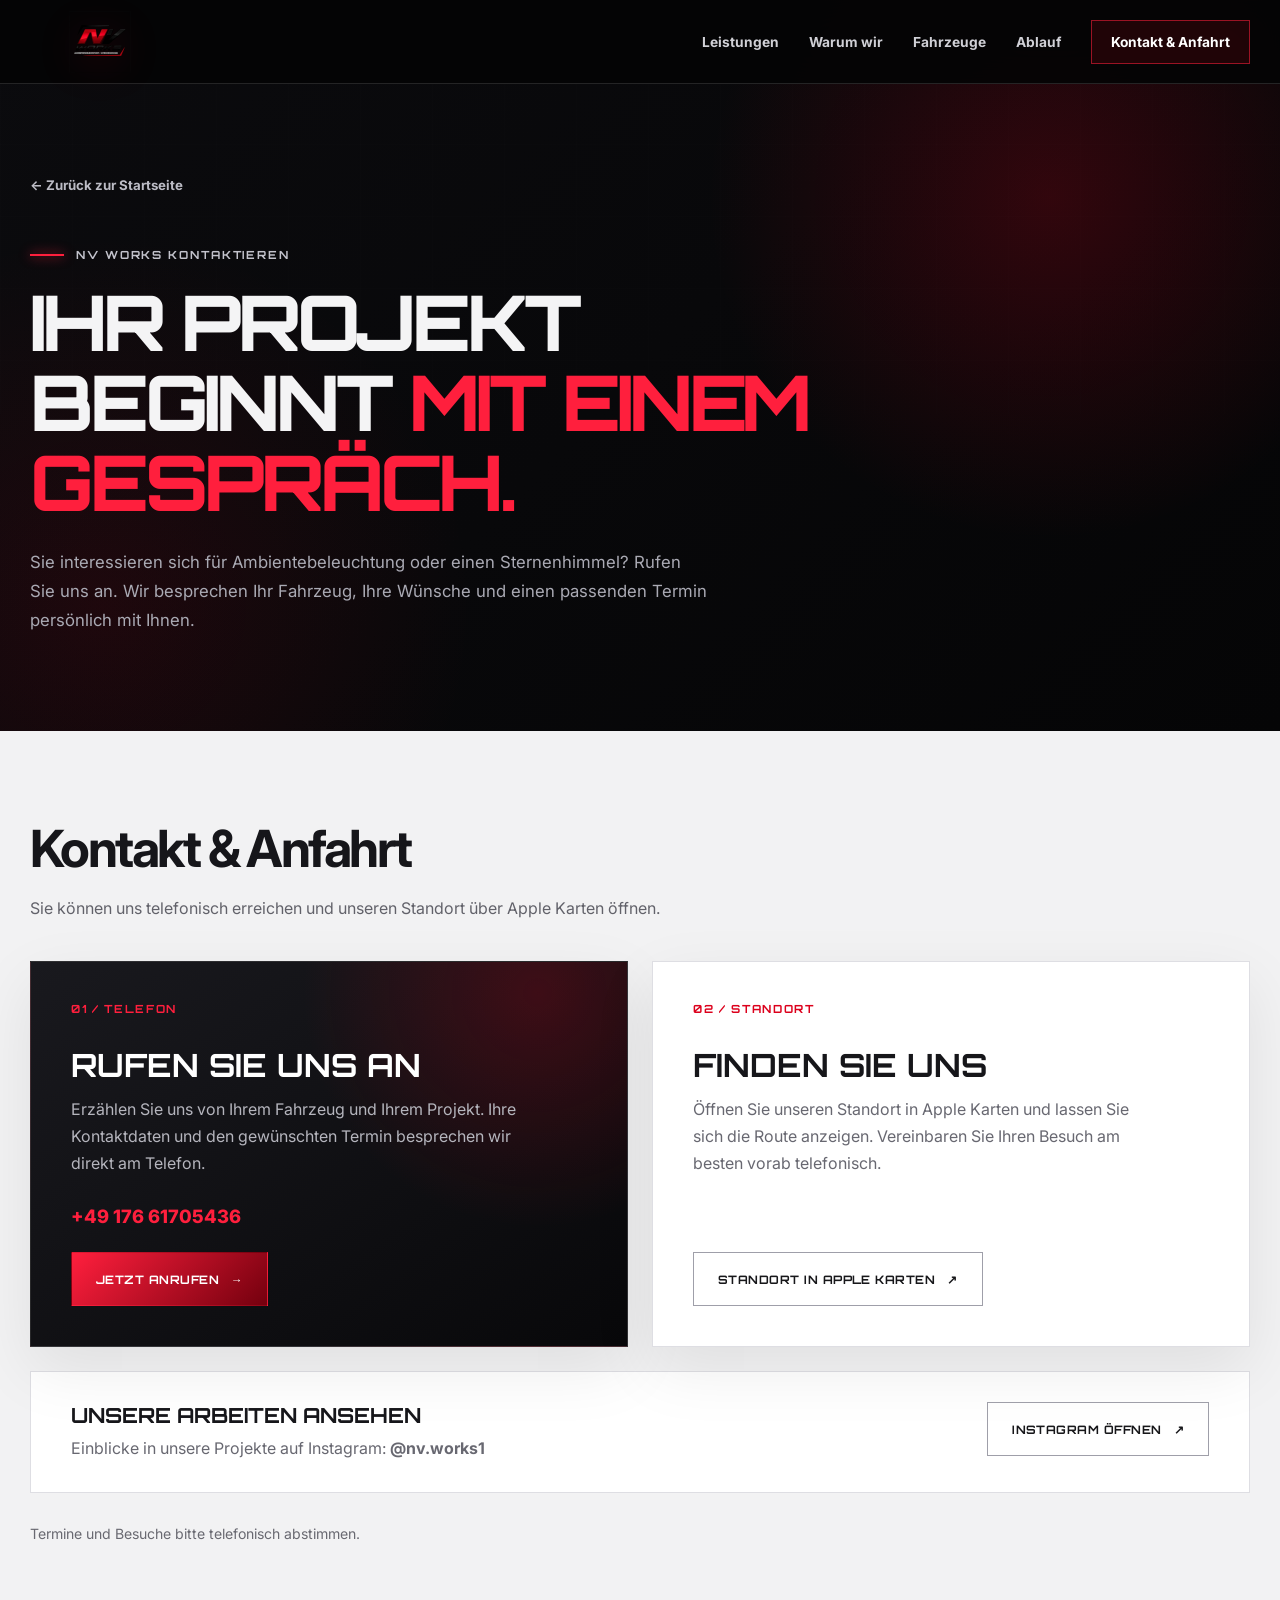
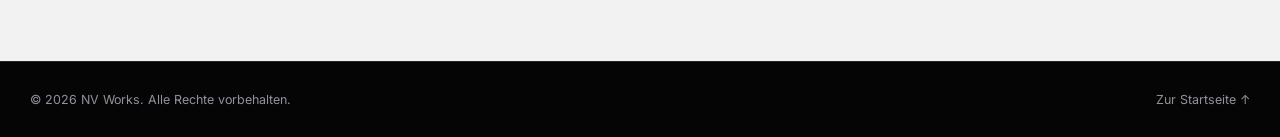
==== commit 7a329853: "Refactor quote.html for contact and navigation updates" ====
--- a/quote.html
+++ b/quote.html
@@ -1,568 +1,188 @@
 <!DOCTYPE html>
 <html lang="de">
 <head>
-  <meta charset="UTF-8">
-  <meta name="viewport" content="width=device-width, initial-scale=1.0">
-  <meta name="description" content="Individuelles Angebot von NV Works anfragen.">
-  <meta name="theme-color" content="#080808">
-  <title>Angebot anfragen | NV Works</title>
-
-  <link rel="icon" href="nv-works-logo.png" type="image/png">
-  <link rel="stylesheet" href="style.css">
-  <script src="script.js" defer></script>
+ <meta charset="UTF-8">
+ <meta name="viewport" content="width=device-width, initial-scale=1.0">
+ <meta name="description" content="Kontaktieren Sie NV Works telefonisch und finden Sie unseren Standort in Apple Karten.">
+ <meta name="theme-color" content="#050506">
+ <title>Kontakt & Anfahrt | NV Works</title>
+ <link rel="icon" type="image/png" href="nv-works-logo.png">
+ <link rel="preconnect" href="https://fonts.googleapis.com">
+ <link rel="preconnect" href="https://fonts.gstatic.com" crossorigin>
+ <link href="https://fonts.googleapis.com/css2?family=Inter:wght@400;500;600;700;800&family=Orbitron:wght@500;600;700;800&display=swap" rel="stylesheet">
+ <style>
+   :root { --black:#050506; --red:#dc001c; --bright:#ff1f3d; --text:#f4f4f5; --muted:#aaaab4; --line:rgba(255,255,255,.13); --header:84px; }
+   * { box-sizing:border-box; }
+   html { scroll-behavior:smooth; }
+   body { min-width:320px; margin:0; overflow-x:hidden; color:var(--text); background:var(--black); font-family:Inter,system-ui,sans-serif; }
+   body.menu-open { overflow:hidden; }
+   a { color:inherit; text-decoration:none; }
+   img { display:block; max-width:100%; }
+   button { font:inherit; }
+   .container { width:min(calc(100% - 40px),1220px); margin-inline:auto; }
+   .site-header { position:fixed; inset:0 0 auto; z-index:1000; height:var(--header); border-bottom:1px solid var(--line); background:rgba(5,5,6,.94); backdrop-filter:blur(18px); }
+   .nav-inner { height:100%; display:flex; align-items:center; justify-content:space-between; gap:30px; }
+   .brand { position:relative; z-index:1003; display:flex; align-items:center; }
+   .brand img { width:140px; max-height:64px; object-fit:contain; filter:drop-shadow(0 8px 20px rgba(220,0,28,.2)); }
+   .brand-text { display:none; font:800 1.05rem Orbitron,sans-serif; letter-spacing:.08em; }
+   .brand-text strong { color:var(--bright); }
+   .nav { display:flex; align-items:center; gap:30px; }
+   .nav a { color:#d0d0d6; font-size:.86rem; font-weight:700; }
+   .nav a:hover,.nav a:focus-visible { color:#fff; }
+   .nav .nav-cta { display:inline-flex; min-height:44px; align-items:center; padding:0 19px; border:1px solid rgba(255,31,61,.55); color:white; background:rgba(220,0,28,.12); }
+   .nav .nav-cta:hover { background:var(--red); }
+   .menu-button { display:none; position:relative; z-index:1004; width:48px; height:46px; border:1px solid var(--line); background:#111114; cursor:pointer; }
+   .menu-button span { position:absolute; left:13px; width:21px; height:2px; background:#fff; transition:transform .25s,top .25s,opacity .25s; }
+   .menu-button span:nth-child(1) { top:14px; } .menu-button span:nth-child(2) { top:21px; } .menu-button span:nth-child(3) { top:28px; }
+   .menu-button[aria-expanded=true] span:nth-child(1) { top:21px; transform:rotate(45deg); }
+   .menu-button[aria-expanded=true] span:nth-child(2) { opacity:0; }
+   .menu-button[aria-expanded=true] span:nth-child(3) { top:21px; transform:rotate(-45deg); }
+   .hero { position:relative; overflow:hidden; padding:calc(var(--header) + 90px) 0 95px; background:radial-gradient(circle at 82% 27%,rgba(220,0,28,.2),transparent 29%),radial-gradient(circle at 8% 83%,rgba(220,0,28,.1),transparent 28%),linear-gradient(135deg,#0b0b0e,#050506); }
+   .hero:before { content:""; position:absolute; inset:0; opacity:.15; pointer-events:none; background-image:linear-gradient(rgba(255,255,255,.06) 1px,transparent 1px),linear-gradient(90deg,rgba(255,255,255,.06) 1px,transparent 1px); background-size:72px 72px; mask-image:linear-gradient(#000,transparent); }
+   .hero .container { position:relative; }
+   .back { display:inline-block; margin-bottom:55px; color:#bcbcc5; font-size:.83rem; font-weight:700; }
+   .back:hover { color:white; }
+   .kicker { display:flex; align-items:center; gap:12px; margin:0 0 20px; color:#c3c3cc; font:700 .7rem Orbitron,sans-serif; letter-spacing:.17em; text-transform:uppercase; }
+   .kicker:before { content:""; display:block; width:34px; height:2px; background:var(--bright); box-shadow:0 0 12px var(--bright); }
+   h1 { max-width:900px; margin:0; font:800 clamp(2.7rem,6vw,5.7rem)/1.04 Orbitron,sans-serif; letter-spacing:-.055em; text-transform:uppercase; }
+   h1 span { color:var(--bright); }
+   .hero p:last-child { max-width:680px; margin:26px 0 0; color:var(--muted); font-size:1.05rem; line-height:1.75; }
+   .contact-area { padding:90px 0 115px; background:#f2f2f3; color:#16161a; }
+   .intro { max-width:780px; margin:0 0 39px; }
+   .intro h2 { margin:0; font-size:clamp(2rem,4vw,3.5rem); line-height:1.08; letter-spacing:-.05em; }
+   .intro p { margin:18px 0 0; color:#62626a; line-height:1.75; }
+   .cards { display:grid; grid-template-columns:repeat(2,minmax(0,1fr)); gap:24px; }
+   .card { display:flex; flex-direction:column; min-height:340px; padding:40px; border:1px solid #dedee3; background:white; box-shadow:0 22px 60px rgba(0,0,0,.08); }
+   .card.dark { color:white; border-color:var(--line); background:radial-gradient(circle at 85% 8%,rgba(220,0,28,.22),transparent 38%),linear-gradient(145deg,#19191e,#08080a); }
+   .card-number { color:var(--red); font:700 .7rem Orbitron,sans-serif; letter-spacing:.15em; }
+   .dark .card-number { color:var(--bright); }
+   .card h3 { margin:31px 0 12px; font:700 clamp(1.5rem,2.5vw,2.3rem)/1.15 Orbitron,sans-serif; text-transform:uppercase; }
+   .card p { max-width:450px; margin:0 0 28px; color:#686871; line-height:1.7; }
+   .card.dark p { color:#b5b5bd; }
+   .card .detail { margin:0 0 25px; font-size:1.15rem; font-weight:800; overflow-wrap:anywhere; }
+   .card .detail a { color:var(--bright); }
+   .button { display:inline-flex; min-height:54px; align-items:center; justify-content:center; gap:12px; align-self:flex-start; margin-top:auto; padding:0 24px; border:1px solid transparent; color:white; background:linear-gradient(135deg,var(--bright),#74000e); font:700 .73rem Orbitron,sans-serif; letter-spacing:.04em; text-transform:uppercase; transition:transform .2s,box-shadow .2s; }
+   .button:hover { transform:translateY(-3px); box-shadow:0 15px 35px rgba(220,0,28,.3); }
+   .button.secondary { border-color:#9f9fa9; color:#17171a; background:transparent; }
+   .button.secondary:hover { box-shadow:none; background:#ededf0; }
+   .note { margin:30px 0 0; color:#696971; font-size:.88rem; line-height:1.6; }
+   .instagram { display:flex; align-items:center; justify-content:space-between; flex-wrap:wrap; gap:22px; margin-top:24px; padding:30px 40px; border:1px solid #dedee3; background:white; }
+   .instagram h3 { margin:0 0 8px; font:700 1.3rem Orbitron,sans-serif; text-transform:uppercase; }
+   .instagram p { margin:0; color:#686871; line-height:1.6; }
+   .instagram .button { margin-top:0; }
+   .footer { padding:30px 0; border-top:1px solid var(--line); background:#050506; }
+   .footer-inner { display:flex; justify-content:space-between; flex-wrap:wrap; gap:15px; color:#92929c; font-size:.78rem; }
+   .footer a:hover { color:white; }
+   @media(max-width:820px) {
+     :root { --header:82px; }
+     .container { width:min(calc(100% - 28px),1220px); }
+     .menu-button { display:block; }
+     .nav { position:fixed; inset:0; z-index:1001; width:100%; height:100dvh; flex-direction:column; align-items:stretch; justify-content:flex-start; gap:0; padding:110px 24px 40px; overflow-y:auto; opacity:0; visibility:hidden; background:radial-gradient(circle at 90% 8%,rgba(220,0,28,.25),transparent 30%),#050506; transform:translateX(100%); transition:opacity .28s,visibility .28s,transform .28s; }
+     .nav.open { opacity:1; visibility:visible; transform:none; }
+     .nav a { display:flex; min-height:69px; align-items:center; border-bottom:1px solid var(--line); color:#fff; font:700 1rem Orbitron,sans-serif; text-transform:uppercase; }
+     .nav .nav-cta { justify-content:center; margin-top:25px; border:1px solid var(--bright); background:linear-gradient(135deg,var(--bright),#74000e); }
+     body.menu-open .brand { visibility:hidden; }
+     .hero { padding:calc(var(--header) + 60px) 0 75px; }
+     .back { margin-bottom:45px; }
+     .contact-area { padding:75px 0 90px; }
+     .cards { grid-template-columns:1fr; }
+     .instagram { padding:28px; }
+   }
+   @media(max-width:560px) {
+     .card { min-height:310px; padding:28px; }
+     .button { align-self:stretch; }
+     h1 { font-size:clamp(2.35rem,10vw,3.5rem); }
+     .footer-inner { flex-direction:column; }
+   }
+   @media(prefers-reduced-motion:reduce) { html { scroll-behavior:auto; } *,*:before,*:after { transition-duration:.01ms !important; } }
+ </style>
 </head>
-
-<body class="quote-page">
-  <header class="header">
-    <div class="container nav-wrap">
-      <a class="logo" href="index.html">
-        <img src="nv-works-logo.png" alt="NV Works Logo">
-      </a>
-
-      <button class="menu-btn" aria-label="Menü öffnen" aria-expanded="false">
-        <span></span>
-        <span></span>
-        <span></span>
-      </button>
-
-      <nav class="nav">
-        <a href="index.html#services">Leistungen</a>
-        <a href="index.html#benefits">Warum wir</a>
-        <a href="index.html#brands">Fahrzeuge</a>
-        <a href="index.html#process">Ablauf</a>
-        <a class="nav-button" href="quote.html">Angebot anfragen</a>
-      </nav>
-    </div>
-  </header>
-
-  <main>
-    <section class="quote-hero">
-      <canvas class="stars" aria-hidden="true"></canvas>
-
-      <div class="container reveal">
-        <a class="back" href="index.html">
-          ← Zurück zur Startseite
-        </a>
-
-        <p class="kicker">Persönliches Angebot</p>
-
-        <h1>Erzählen Sie uns von Ihrem Fahrzeug.</h1>
-
-        <p>
-          Füllen Sie das Formular aus. Wir prüfen Ihre Angaben und melden uns
-          mit einer persönlichen Beratung und einem individuellen Angebot.
-        </p>
-      </div>
-    </section>
-
-    <section class="form-area">
-      <div class="container form-layout">
-        <aside class="form-aside reveal">
-          <p class="kicker">NV Works</p>
-
-          <h2>Ihre Anfrage in wenigen Minuten.</h2>
-
-          <div>
-            <b>01</b>
-
-            <span>
-              <strong>Kontaktdaten</strong>
-              <small>Damit wir Sie erreichen können.</small>
-            </span>
-          </div>
-
-          <div>
-            <b>02</b>
-
-            <span>
-              <strong>Fahrzeug & Leistung</strong>
-              <small>Damit wir Ihr Projekt einschätzen können.</small>
-            </span>
-          </div>
-
-          <div>
-            <b>03</b>
-
-            <span>
-              <strong>Wunschtermin</strong>
-              <small>Wir bestätigen den Termin persönlich.</small>
-            </span>
-          </div>
-
-          <p class="aside-note">
-            <strong>Hinweis:</strong>
-            Das Absenden ist noch keine feste Terminbestätigung.
-          </p>
-        </aside>
-
-        <div class="form-box reveal">
-          <p class="preview">
-            <b>Vorschau-Modus:</b>
-            Formspree wird später mit zwei kleinen Änderungen aktiviert.
-          </p>
-
-          <!--
-            FORMSPREE SPÄTER AKTIVIEREN:
-
-            action="#" ersetzen durch:
-            action="https://formspree.io/f/DEINE_FORM_ID"
-
-            data-mode="preview" ersetzen durch:
-            data-mode="live"
-          -->
-
-          <form
-            id="quoteForm"
-            action="#"
-            method="POST"
-            data-mode="preview"
-          >
-            <input
-              type="hidden"
-              name="_subject"
-              value="Neue NV Works Kundenanfrage"
-            >
-
-            <section class="form-section">
-              <div class="form-title">
-                <b>01</b>
-
-                <span>
-                  <h2>Kontaktdaten</h2>
-                  <p>Wie können wir Sie erreichen?</p>
-                </span>
-              </div>
-
-              <div class="fields">
-                <label class="full">
-                  Vorname <em>*</em>
-
-                  <input
-                    name="Vorname"
-                    type="text"
-                    autocomplete="given-name"
-                    placeholder="Ihr Vorname"
-                    required
-                  >
-                </label>
-
-                <label>
-                  E-Mail-Adresse <em>*</em>
-
-                  <input
-                    name="E-Mail"
-                    type="email"
-                    autocomplete="email"
-                    placeholder="name@beispiel.de"
-                    required
-                  >
-                </label>
-
-                <label>
-                  Telefonnummer <em>*</em>
-
-                  <input
-                    name="Telefon"
-                    type="tel"
-                    autocomplete="tel"
-                    placeholder="+49 ..."
-                    required
-                  >
-                </label>
-
-                <label class="full">
-                  Wohnort / Postleitzahl <em>*</em>
-
-                  <input
-                    name="Wohnort / Postleitzahl"
-                    type="text"
-                    placeholder="Zum Beispiel: 10115 Berlin"
-                    required
-                  >
-                </label>
-              </div>
-            </section>
-
-            <section class="form-section">
-              <div class="form-title">
-                <b>02</b>
-
-                <span>
-                  <h2>Fahrzeug</h2>
-                  <p>Welches Fahrzeug möchten Sie veredeln?</p>
-                </span>
-              </div>
-
-              <div class="fields">
-                <label>
-                  Fahrzeugmarke <em>*</em>
-
-                  <select name="Fahrzeugmarke" required>
-                    <option value="">Bitte auswählen</option>
-                    <option>Acura</option>
-                    <option>Aston Martin</option>
-                    <option>Audi</option>
-                    <option>Bentley</option>
-                    <option>BMW</option>
-                    <option>Cadillac</option>
-                    <option>Chevrolet</option>
-                    <option>Chrysler</option>
-                    <option>Dodge</option>
-                    <option>Ferrari</option>
-                    <option>Ford</option>
-                    <option>GMC</option>
-                    <option>Jaguar</option>
-                    <option>Jeep</option>
-                    <option>Lamborghini</option>
-                    <option>Land Rover</option>
-                    <option>Lexus</option>
-                    <option>Maserati</option>
-                    <option>McLaren</option>
-                    <option>Mercedes-Benz</option>
-                    <option>Porsche</option>
-                    <option>Rolls-Royce</option>
-                    <option>Tesla</option>
-                    <option>Andere</option>
-                  </select>
-                </label>
-
-                <label>
-                  Modell <em>*</em>
-
-                  <input
-                    name="Modell"
-                    type="text"
-                    placeholder="Zum Beispiel: 3er, C-Klasse"
-                    required
-                  >
-                </label>
-
-                <label>
-                  Baujahr <em>*</em>
-
-                  <input
-                    name="Baujahr"
-                    type="number"
-                    min="1980"
-                    max="2030"
-                    placeholder="2022"
-                    required
-                  >
-                </label>
-
-                <label>
-                  Fahrgestellnummer (VIN)
-
-                  <input
-                    name="VIN"
-                    type="text"
-                    maxlength="17"
-                    placeholder="Optional"
-                  >
-                </label>
-              </div>
-            </section>
-
-            <section class="form-section">
-              <div class="form-title">
-                <b>03</b>
-
-                <span>
-                  <h2>Gewünschte Leistung</h2>
-                  <p>Welche Arbeiten interessieren Sie?</p>
-                </span>
-              </div>
-
-              <div class="fields">
-                <label class="full">
-                  Leistung <em>*</em>
-
-                  <select id="service" name="Leistung" required>
-                    <option value="">Bitte auswählen</option>
-                    <option value="ambient">Ambientebeleuchtung</option>
-                    <option value="starlight">Sternenhimmel</option>
-
-                    <option value="both">
-                      Ambientebeleuchtung & Sternenhimmel
-                    </option>
-
-                    <option value="consultation">
-                      Persönliche Beratung
-                    </option>
-                  </select>
-                </label>
-              </div>
-
-              <div class="options-panel" data-panel="ambient" hidden>
-                <h3>Ambientebeleuchtung</h3>
-
-                <div class="fields">
-                  <label>
-                    Steuerung
-
-                    <select name="Ambientebeleuchtung – Steuerung">
-                      <option value="">Bitte auswählen</option>
-                      <option>Smartphone / App</option>
-                      <option>Fahrzeugmenü / OEM-Integration</option>
-                      <option>Fernbedienung</option>
-                      <option>Beratung gewünscht</option>
-                    </select>
-                  </label>
-
-                  <label>
-                    Farbwunsch
-
-                    <select name="Ambientebeleuchtung – Farbe">
-                      <option value="">Bitte auswählen</option>
-                      <option>Mehrfarbig / RGB</option>
-                      <option>Einzelfarbe</option>
-                      <option>OEM-Farbpalette</option>
-                      <option>Noch offen</option>
-                    </select>
-                  </label>
-                </div>
-
-                <fieldset>
-                  <legend>Gewünschte Bereiche</legend>
-
-                  <div class="checks">
-                    <label>
-                      <input
-                        type="checkbox"
-                        name="Ambientebereiche"
-                        value="Armaturenbrett"
-                      >
-                      Armaturenbrett
-                    </label>
-
-                    <label>
-                      <input
-                        type="checkbox"
-                        name="Ambientebereiche"
-                        value="Türen"
-                      >
-                      Türen
-                    </label>
-
-                    <label>
-                      <input
-                        type="checkbox"
-                        name="Ambientebereiche"
-                        value="Fußraum"
-                      >
-                      Fußraum
-                    </label>
-
-                    <label>
-                      <input
-                        type="checkbox"
-                        name="Ambientebereiche"
-                        value="Mittelkonsole"
-                      >
-                      Mittelkonsole
-                    </label>
-                  </div>
-                </fieldset>
-              </div>
-
-              <div class="options-panel" data-panel="starlight" hidden>
-                <h3>Sternenhimmel</h3>
-
-                <div class="fields">
-                  <label>
-                    Anzahl der Sterne
-
-                    <select name="Sternenhimmel – Sternenanzahl">
-                      <option value="">Bitte auswählen</option>
-                      <option>400 Sterne</option>
-                      <option>600 Sterne</option>
-                      <option>800 Sterne</option>
-                      <option>1.200 Sterne</option>
-                      <option>1.600 Sterne</option>
-                      <option>2.000 Sterne</option>
-                      <option>Beratung gewünscht</option>
-                    </select>
-                  </label>
-
-                  <label>
-                    Dachhimmel-Material
-
-                    <select name="Sternenhimmel – Material">
-                      <option value="">Bitte auswählen</option>
-                      <option>Originalmaterial</option>
-                      <option>Vinyl</option>
-                      <option>Alcantara</option>
-                      <option>Ultrasuede</option>
-                      <option>Beratung gewünscht</option>
-                    </select>
-                  </label>
-
-                  <label>
-                    Farbe
-
-                    <select name="Sternenhimmel – Farbe">
-                      <option value="">Bitte auswählen</option>
-                      <option>Nur Weiß</option>
-                      <option>RGBW / Mehrfarbig</option>
-                    </select>
-                  </label>
-
-                  <label>
-                    Schiebedach / Panoramadach
-
-                    <select name="Schiebedach">
-                      <option value="">Bitte auswählen</option>
-                      <option>Ja</option>
-                      <option>Nein</option>
-                    </select>
-                  </label>
-                </div>
-
-                <fieldset>
-                  <legend>Zusätzliche Optionen</legend>
-
-                  <div class="checks">
-                    <label>
-                      <input
-                        type="checkbox"
-                        name="Sternenhimmel – Optionen"
-                        value="Twinkle-Effekt"
-                      >
-                      Twinkle-Effekt
-                    </label>
-
-                    <label>
-                      <input
-                        type="checkbox"
-                        name="Sternenhimmel – Optionen"
-                        value="Shooting Star"
-                      >
-                      Shooting Star
-                    </label>
-
-                    <label>
-                      <input
-                        type="checkbox"
-                        name="Sternenhimmel – Optionen"
-                        value="Wunschlogo"
-                      >
-                      Wunschlogo
-                    </label>
-
-                    <label>
-                      <input
-                        type="checkbox"
-                        name="Sternenhimmel – Optionen"
-                        value="Türverkleidung"
-                      >
-                      Türverkleidung
-                    </label>
-                  </div>
-                </fieldset>
-              </div>
-            </section>
-
-            <section class="form-section">
-              <div class="form-title">
-                <b>04</b>
-
-                <span>
-                  <h2>Wunschtermin</h2>
-                  <p>Wann möchten Sie Ihr Fahrzeug vorbeibringen?</p>
-                </span>
-              </div>
-
-              <div class="fields">
-                <label>
-                  Bevorzugtes Datum <em>*</em>
-
-                  <input
-                    id="date"
-                    name="Wunschdatum"
-                    type="date"
-                    required
-                  >
-                </label>
-
-                <label>
-                  Bevorzugte Uhrzeit <em>*</em>
-
-                  <select name="Wunschzeit" required>
-                    <option value="">Bitte auswählen</option>
-                    <option>08:00 – 10:00 Uhr</option>
-                    <option>10:00 – 12:00 Uhr</option>
-                    <option>12:00 – 14:00 Uhr</option>
-                    <option>14:00 – 16:00 Uhr</option>
-                    <option>16:00 – 18:00 Uhr</option>
-                    <option>Flexibel</option>
-                  </select>
-                </label>
-
-                <label class="full">
-                  Besondere Wünsche oder Fragen
-
-                  <textarea
-                    name="Nachricht"
-                    rows="6"
-                    placeholder="Beschreiben Sie Ihre Vorstellungen, Farben, Effekte oder weitere Details."
-                  ></textarea>
-                </label>
-              </div>
-            </section>
-
-            <div class="submit-area">
-              <label class="consent">
-                <input type="checkbox" required>
-
-                <span>
-                  Ich bestätige, dass meine Angaben zur Bearbeitung dieser
-                  Anfrage verwendet werden dürfen. <em>*</em>
-                </span>
-              </label>
-
-              <button class="btn primary" type="submit">
-                Anfrage absenden →
-              </button>
-
-              <p>
-                Das Absenden ist unverbindlich und noch keine
-                Terminbestätigung.
-              </p>
-            </div>
-
-            <div class="success" hidden>
-              <b>✓</b>
-
-              <h2>Die Vorschau funktioniert.</h2>
-
-              <p>
-                Das Formular ist noch nicht mit Formspree verbunden. Nach dem
-                Einsetzen der Formspree-ID werden echte Anfragen an die
-                Arbeits-E-Mail gesendet.
-              </p>
-
-              <button
-                class="btn secondary"
-                type="button"
-                data-reset
-              >
-                Formular weiter testen
-              </button>
-            </div>
-          </form>
-        </div>
-      </div>
-    </section>
-  </main>
-
-  <footer class="footer simple-footer">
-    <div class="container footer-bottom">
-      <span>
-        © <span data-year></span> NV Works. Alle Rechte vorbehalten.
-      </span>
-
-      <a href="index.html">Zur Startseite</a>
-    </div>
-  </footer>
+<body>
+ <header class="site-header">
+   <div class="container nav-inner">
+     <a class="brand" href="index.html" aria-label="NV Works Startseite">
+       <img src="nv-works-logo.png" alt="NV Works Logo" onerror="this.hidden=true;this.nextElementSibling.style.display='inline'">
+       <span class="brand-text"><strong>NV</strong> WORKS</span>
+     </a>
+     <button class="menu-button" type="button" aria-label="Menü öffnen" aria-expanded="false" aria-controls="main-navigation"><span></span><span></span><span></span></button>
+     <nav class="nav" id="main-navigation" aria-label="Hauptnavigation">
+       <a href="index.html#leistungen">Leistungen</a>
+       <a href="index.html#vorteile">Warum wir</a>
+       <a href="index.html#fahrzeuge">Fahrzeuge</a>
+       <a href="index.html#ablauf">Ablauf</a>
+       <a class="nav-cta" href="quote.html" aria-current="page">Kontakt & Anfahrt</a>
+     </nav>
+   </div>
+ </header>
+ <main>
+   <section class="hero">
+     <div class="container">
+       <a class="back" href="index.html">← Zurück zur Startseite</a>
+       <p class="kicker">NV Works kontaktieren</p>
+       <h1>Ihr Projekt beginnt <span>mit einem Gespräch.</span></h1>
+       <p>Sie interessieren sich für Ambientebeleuchtung oder einen Sternenhimmel? Rufen Sie uns an. Wir besprechen Ihr Fahrzeug, Ihre Wünsche und einen passenden Termin persönlich mit Ihnen.</p>
+     </div>
+   </section>
+   <section class="contact-area" aria-labelledby="contact-title">
+     <div class="container">
+       <div class="intro">
+         <h2 id="contact-title">Kontakt & Anfahrt</h2>
+         <p>Sie können uns telefonisch erreichen und unseren Standort über Apple Karten öffnen.</p>
+       </div>
+       <div class="cards">
+         <article class="card dark">
+           <span class="card-number">01 / TELEFON</span>
+           <h3>Rufen Sie uns an</h3>
+           <p>Erzählen Sie uns von Ihrem Fahrzeug und Ihrem Projekt. Ihre Kontaktdaten und den gewünschten Termin besprechen wir direkt am Telefon.</p>
+           <div class="detail"><a href="tel:+4917661705436">+49 176 61705436</a></div>
+           <a class="button" href="tel:+4917661705436">Jetzt anrufen <span aria-hidden="true">→</span></a>
+         </article>
+         <article class="card">
+           <span class="card-number">02 / STANDORT</span>
+           <h3>Finden Sie uns</h3>
+           <p>Öffnen Sie unseren Standort in Apple Karten und lassen Sie sich die Route anzeigen. Vereinbaren Sie Ihren Besuch am besten vorab telefonisch.</p>
+           <a class="button secondary" href="https://maps.apple/p/~o9tqRirfQ~dsi" target="_blank" rel="noopener noreferrer">Standort in Apple Karten <span aria-hidden="true">↗</span></a>
+         </article>
+       </div>
+       <div class="instagram">
+         <div>
+           <h3>Unsere Arbeiten ansehen</h3>
+           <p>Einblicke in unsere Projekte auf Instagram: <strong>@nv.works1</strong></p>
+         </div>
+         <a class="button secondary" href="https://www.instagram.com/nv.works1/" target="_blank" rel="noopener noreferrer" aria-label="NV Works Projekte auf Instagram ansehen">Instagram öffnen <span aria-hidden="true">↗</span></a>
+       </div>
+       <p class="note">Termine und Besuche bitte telefonisch abstimmen.</p>
+     </div>
+   </section>
+ </main>
+ <footer class="footer">
+   <div class="container footer-inner">
+     <span>© <span id="year"></span> NV Works. Alle Rechte vorbehalten.</span>
+     <a href="index.html">Zur Startseite ↑</a>
+   </div>
+ </footer>
+ <script>
+   (() => {
+     const button = document.querySelector('.menu-button');
+     const nav = document.querySelector('.nav');
+     const closeMenu = () => {
+       button.setAttribute('aria-expanded', 'false');
+       button.setAttribute('aria-label', 'Menü öffnen');
+       nav.classList.remove('open');
+       document.body.classList.remove('menu-open');
+     };
+     button.addEventListener('click', () => {
+       const open = button.getAttribute('aria-expanded') !== 'true';
+       button.setAttribute('aria-expanded', String(open));
+       button.setAttribute('aria-label', open ? 'Menü schließen' : 'Menü öffnen');
+       nav.classList.toggle('open', open);
+       document.body.classList.toggle('menu-open', open);
+     });
+     nav.querySelectorAll('a').forEach(link => link.addEventListener('click', closeMenu));
+     document.addEventListener('keydown', event => { if (event.key === 'Escape') closeMenu(); });
+     window.addEventListener('resize', () => { if (window.innerWidth > 820) closeMenu(); });
+     document.getElementById('year').textContent = new Date().getFullYear();
+   })();
+ </script>
 </body>
 </html>
